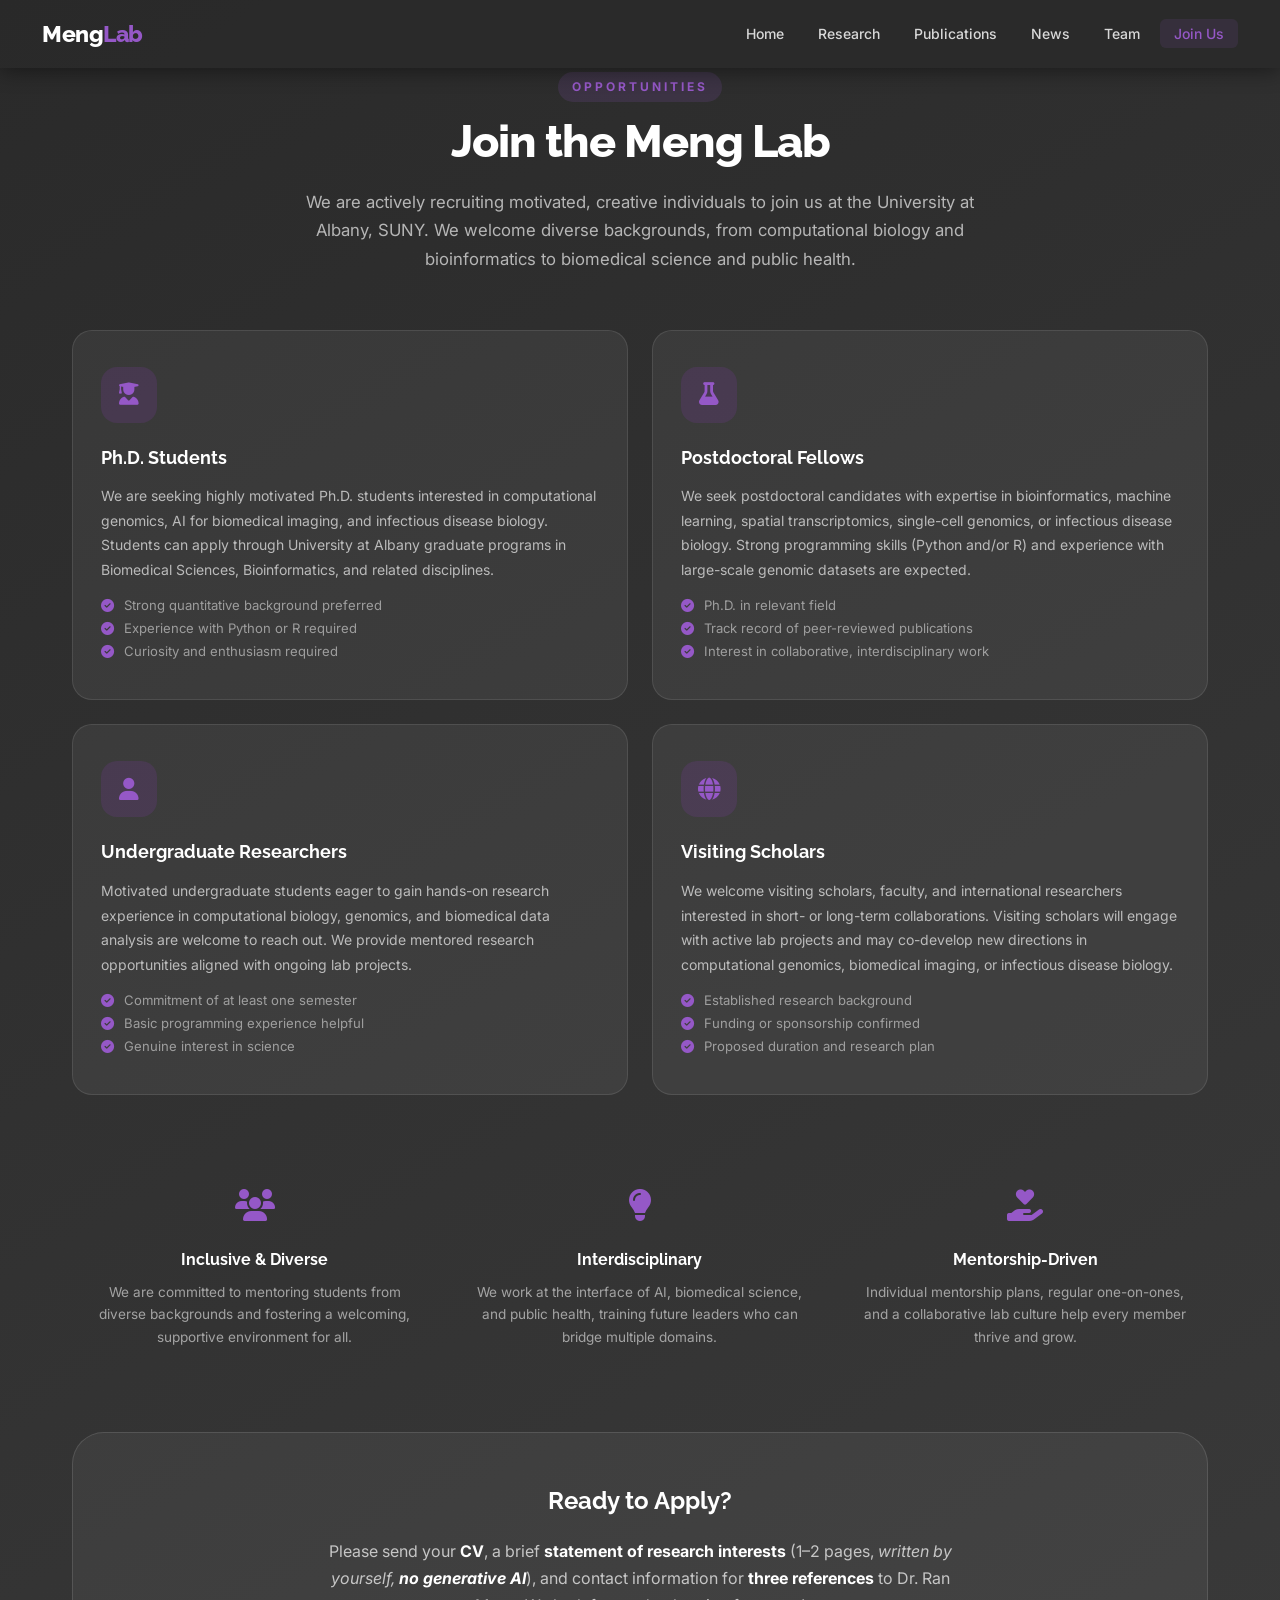
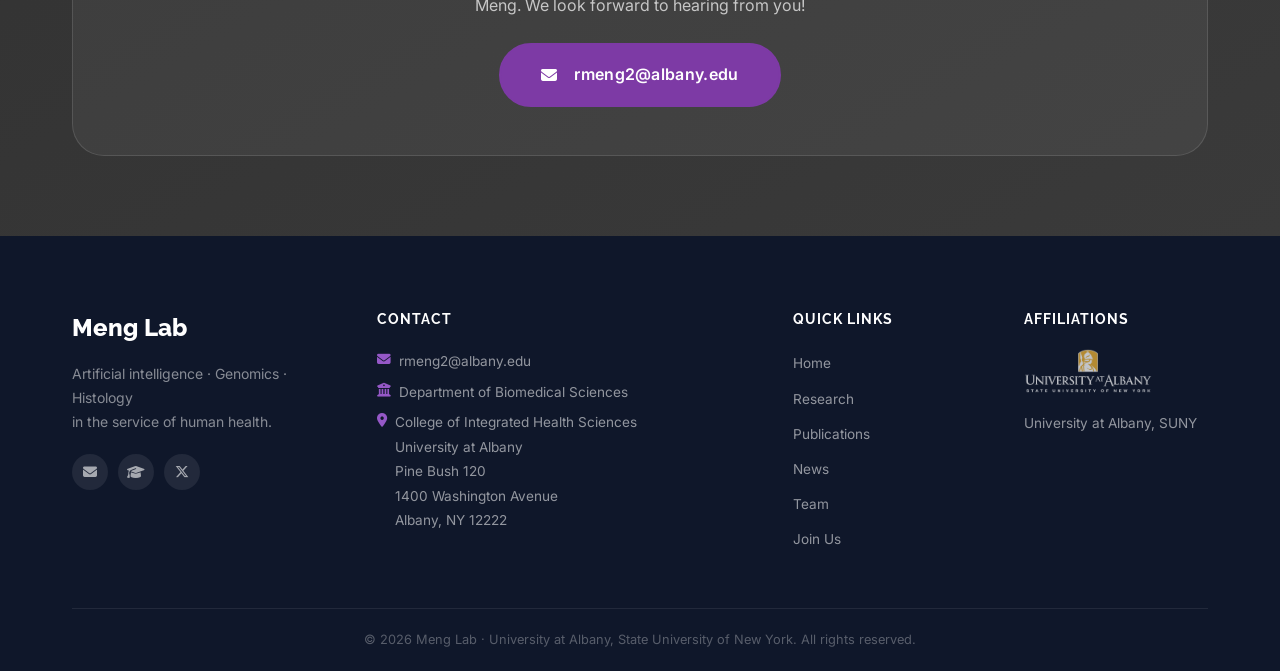
==== join.html @ 4afde880 "Initial commit: Meng Lab website" ====
<!DOCTYPE html>
<html lang="en">
<head>
    <meta charset="UTF-8">
    <meta name="viewport" content="width=device-width, initial-scale=1.0">
    <title>Join Us | Meng Lab</title>
    <link rel="stylesheet" href="css/style.css">
    <link rel="preconnect" href="https://fonts.googleapis.com">
    <link rel="preconnect" href="https://fonts.gstatic.com" crossorigin>
    <link href="https://fonts.googleapis.com/css2?family=Raleway:wght@300;400;500;600;700;800&family=Inter:wght@300;400;500;600&display=swap" rel="stylesheet">
    <link rel="stylesheet" href="https://cdnjs.cloudflare.com/ajax/libs/font-awesome/6.5.0/css/all.min.css">
</head>
<body>

    <nav class="navbar navbar-solid" id="navbar">
        <div class="nav-container">
            <a href="index.html" class="nav-logo">
                <span class="logo-meng">Meng</span><span class="logo-lab">Lab</span>
            </a>
            <ul class="nav-menu" id="nav-menu">
                <li><a href="index.html"        class="nav-link">Home</a></li>
                <li><a href="research.html"     class="nav-link">Research</a></li>
                <li><a href="publications.html" class="nav-link">Publications</a></li>
                <li><a href="news.html"         class="nav-link">News</a></li>
                <li><a href="team.html"         class="nav-link">Team</a></li>
                <li><a href="join.html"         class="nav-link active">Join Us</a></li>
            </ul>
            <button class="nav-toggle" id="nav-toggle" aria-label="Toggle menu">
                <span></span><span></span><span></span>
            </button>
        </div>
    </nav>

    <div class="main-content">
    <div class="join-page-wrap">
        <div class="container">

            <div class="section-header" style="margin-bottom:56px;">
                <div class="section-tag">Opportunities</div>
                <h2 class="section-title">Join the Meng Lab</h2>
                <p class="section-subtitle">
                    We are actively recruiting motivated, creative individuals to join us at the University at Albany, SUNY. We welcome diverse backgrounds, from computational biology and bioinformatics to biomedical science and public health.
                </p>
            </div>

            <!-- Position cards -->
            <div class="join-grid">

                <div class="join-card">
                    <div class="join-icon"><i class="fas fa-user-graduate"></i></div>
                    <h3>Ph.D. Students</h3>
                    <p>
                        We are seeking highly motivated Ph.D. students interested in computational genomics, AI for biomedical imaging, and infectious disease biology. Students can apply through University at Albany graduate programs in Biomedical Sciences, Bioinformatics, and related disciplines.
                    </p>
                    <p style="color:rgba(255,255,255,.5);font-size:.82rem;margin-top:12px;">
                        <i class="fas fa-check-circle" style="color:var(--teal-light);margin-right:6px;"></i> Strong quantitative background preferred<br>
                        <i class="fas fa-check-circle" style="color:var(--teal-light);margin-right:6px;"></i> Experience with Python or R required<br>
                        <i class="fas fa-check-circle" style="color:var(--teal-light);margin-right:6px;"></i> Curiosity and enthusiasm required
                    </p>
                </div>

                <div class="join-card">
                    <div class="join-icon"><i class="fas fa-flask"></i></div>
                    <h3>Postdoctoral Fellows</h3>
                    <p>
                        We seek postdoctoral candidates with expertise in bioinformatics, machine learning, spatial transcriptomics, single-cell genomics, or infectious disease biology. Strong programming skills (Python and/or R) and experience with large-scale genomic datasets are expected.
                    </p>
                    <p style="color:rgba(255,255,255,.5);font-size:.82rem;margin-top:12px;">
                        <i class="fas fa-check-circle" style="color:var(--teal-light);margin-right:6px;"></i> Ph.D. in relevant field<br>
                        <i class="fas fa-check-circle" style="color:var(--teal-light);margin-right:6px;"></i> Track record of peer-reviewed publications<br>
                        <i class="fas fa-check-circle" style="color:var(--teal-light);margin-right:6px;"></i> Interest in collaborative, interdisciplinary work
                    </p>
                </div>

                <div class="join-card">
                    <div class="join-icon"><i class="fas fa-user"></i></div>
                    <h3>Undergraduate Researchers</h3>
                    <p>
                        Motivated undergraduate students eager to gain hands-on research experience in computational biology, genomics, and biomedical data analysis are welcome to reach out. We provide mentored research opportunities aligned with ongoing lab projects.
                    </p>
                    <p style="color:rgba(255,255,255,.5);font-size:.82rem;margin-top:12px;">
                        <i class="fas fa-check-circle" style="color:var(--teal-light);margin-right:6px;"></i> Commitment of at least one semester<br>
                        <i class="fas fa-check-circle" style="color:var(--teal-light);margin-right:6px;"></i> Basic programming experience helpful<br>
                        <i class="fas fa-check-circle" style="color:var(--teal-light);margin-right:6px;"></i> Genuine interest in science
                    </p>
                </div>

                <div class="join-card">
                    <div class="join-icon"><i class="fas fa-globe"></i></div>
                    <h3>Visiting Scholars</h3>
                    <p>
                        We welcome visiting scholars, faculty, and international researchers interested in short- or long-term collaborations. Visiting scholars will engage with active lab projects and may co-develop new directions in computational genomics, biomedical imaging, or infectious disease biology.
                    </p>
                    <p style="color:rgba(255,255,255,.5);font-size:.82rem;margin-top:12px;">
                        <i class="fas fa-check-circle" style="color:var(--teal-light);margin-right:6px;"></i> Established research background<br>
                        <i class="fas fa-check-circle" style="color:var(--teal-light);margin-right:6px;"></i> Funding or sponsorship confirmed<br>
                        <i class="fas fa-check-circle" style="color:var(--teal-light);margin-right:6px;"></i> Proposed duration and research plan
                    </p>
                </div>

            </div>

            <!-- Values section -->
            <div style="display:grid;grid-template-columns:repeat(3,1fr);gap:20px;margin:48px 0;">
                <div style="text-align:center;padding:28px 20px;">
                    <div style="font-size:2rem;color:var(--teal-light);margin-bottom:12px;"><i class="fas fa-users"></i></div>
                    <h4 style="color:var(--white);font-family:var(--font-display);font-size:1rem;margin-bottom:8px;">Inclusive &amp; Diverse</h4>
                    <p style="color:rgba(255,255,255,.55);font-size:.85rem;line-height:1.65;">We are committed to mentoring students from diverse backgrounds and fostering a welcoming, supportive environment for all.</p>
                </div>
                <div style="text-align:center;padding:28px 20px;">
                    <div style="font-size:2rem;color:var(--teal-light);margin-bottom:12px;"><i class="fas fa-lightbulb"></i></div>
                    <h4 style="color:var(--white);font-family:var(--font-display);font-size:1rem;margin-bottom:8px;">Interdisciplinary</h4>
                    <p style="color:rgba(255,255,255,.55);font-size:.85rem;line-height:1.65;">We work at the interface of AI, biomedical science, and public health, training future leaders who can bridge multiple domains.</p>
                </div>
                <div style="text-align:center;padding:28px 20px;">
                    <div style="font-size:2rem;color:var(--teal-light);margin-bottom:12px;"><i class="fas fa-hand-holding-heart"></i></div>
                    <h4 style="color:var(--white);font-family:var(--font-display);font-size:1rem;margin-bottom:8px;">Mentorship-Driven</h4>
                    <p style="color:rgba(255,255,255,.55);font-size:.85rem;line-height:1.65;">Individual mentorship plans, regular one-on-ones, and a collaborative lab culture help every member thrive and grow.</p>
                </div>
            </div>

            <!-- CTA box -->
            <div class="join-cta-box">
                <h3 style="font-family:var(--font-display);font-size:1.5rem;color:var(--white);margin-bottom:16px;">Ready to Apply?</h3>
                <p>
                    Please send your <strong style="color:var(--white);">CV</strong>, a brief <strong style="color:var(--white);">statement of research interests</strong> (1–2 pages, <em>written by yourself, <strong style="color:var(--white);">no generative AI</strong></em>), and contact information for <strong style="color:var(--white);">three references</strong> to Dr. Ran Meng. We look forward to hearing from you!
                </p>
                <a href="mailto:rmeng2@albany.edu" class="btn btn-primary btn-large">
                    <i class="fas fa-envelope"></i>&nbsp; rmeng2@albany.edu
                </a>
            </div>

        </div>
    </div>
    </div><!-- end .main-content -->

    <footer class="footer">
        <div class="container">
            <div class="footer-grid">
                <div class="footer-brand">
                    <div class="footer-logo">Meng Lab</div>
                    <p>Artificial intelligence · Genomics · Histology<br>in the service of human health.</p>
                    <div class="footer-social">
                        <a href="mailto:rmeng2@albany.edu"><i class="fas fa-envelope"></i></a>
                        <a href="https://scholar.google.com/citations?view_op=list_works&amp;hl=en&amp;hl=en&amp;user=-INi6s0AAAAJ&amp;sortby=pubdate" target="_blank"><i class="fas fa-graduation-cap"></i></a>
                        <a href="#"><i class="fab fa-x-twitter"></i></a>
                    </div>
                </div>
                <div class="footer-col">
                    <h4>Contact</h4>
                    <p><i class="fas fa-envelope"></i> <a href="mailto:rmeng2@albany.edu">rmeng2@albany.edu</a></p>
                    <p><i class="fas fa-university"></i> Department of Biomedical Sciences</p>
                    <p><i class="fas fa-map-marker-alt"></i> College of Integrated Health Sciences<br>University at Albany<br>Pine Bush 120<br>1400 Washington Avenue<br>Albany, NY 12222</p>
                </div>
                <div class="footer-col">
                    <h4>Quick Links</h4>
                    <ul class="footer-links">
                        <li><a href="index.html">Home</a></li>
                        <li><a href="research.html">Research</a></li>
                        <li><a href="publications.html">Publications</a></li>
                        <li><a href="news.html">News</a></li>
                        <li><a href="team.html">Team</a></li>
                        <li><a href="join.html">Join Us</a></li>
                    </ul>
                </div>
                <div class="footer-col">
                    <h4>Affiliations</h4>
                    <div class="affil-logo-wrap"><a href="https://www.albany.edu" target="_blank"><img src="assets/images/ualbany-logo-white.png" alt="University at Albany, SUNY"></a></div>
                    <ul class="footer-links">
                        <li><a href="https://www.albany.edu" target="_blank">University at Albany, SUNY</a></li>
                    </ul>
                </div>
            </div>
            <div class="footer-bottom">
                <p>&copy; 2026 Meng Lab · University at Albany, State University of New York. All rights reserved.</p>
            </div>
        </div>
    </footer>
    <button id="back-to-top" class="back-to-top"><i class="fas fa-chevron-up"></i></button>
    <script src="js/main.js"></script>
</body>
</html>
---- css/style.css ----
/* ============================================================
   Meng Lab — Stylesheet
   ============================================================ */

/* ---------- CSS Custom Properties ---------- */
:root {
    --navy:        #2a2a2a;
    --navy-mid:    #3a3a3a;
    --navy-light:  #4a4a4a;
    --teal:        #7d3aa5;
    --teal-light:  #9558c7;
    --amber:       #9558c7;
    --white:       #ffffff;
    --gray-50:     #f8fafc;
    --gray-100:    #f1f5f9;
    --gray-200:    #e2e8f0;
    --gray-300:    #cbd5e1;
    --gray-400:    #94a3b8;
    --gray-500:    #64748b;
    --gray-700:    #334155;
    --gray-800:    #1e293b;
    --gray-900:    #0f172a;

    --font-display: 'Raleway', sans-serif;
    --font-body:    'Inter', sans-serif;

    --shadow-sm:  0 1px 3px rgba(0,0,0,.08), 0 1px 2px rgba(0,0,0,.06);
    --shadow-md:  0 4px 16px rgba(0,0,0,.10);
    --shadow-lg:  0 12px 40px rgba(0,0,0,.14);
    --shadow-xl:  0 20px 60px rgba(0,0,0,.18);

    --radius-sm:  6px;
    --radius-md:  12px;
    --radius-lg:  20px;
    --radius-xl:  32px;

    --nav-h: 68px;
    --transition: 0.3s ease;
}

/* ---------- Reset & Base ---------- */
*, *::before, *::after { box-sizing: border-box; margin: 0; padding: 0; }

html {
    scroll-behavior: smooth;
    font-size: 16px;
}

body {
    font-family: var(--font-body);
    color: var(--gray-800);
    background: var(--white);
    line-height: 1.7;
    overflow-x: hidden;
}

a { color: var(--navy-mid); text-decoration: none; transition: color var(--transition); }
a:hover { color: var(--teal); }

img { max-width: 100%; display: block; }

ul { list-style: none; }

/* ============================================================
   NAVBAR
   ============================================================ */
.navbar {
    position: fixed;
    top: 0; left: 0; right: 0;
    height: var(--nav-h);
    z-index: 1000;
    transition: background var(--transition), box-shadow var(--transition);
    background: transparent;
}

.navbar.scrolled {
    background: rgba(42, 42, 42, 0.97);
    box-shadow: 0 2px 20px rgba(0,0,0,.4);
    backdrop-filter: blur(10px);
}

.nav-container {
    max-width: 1260px;
    margin: 0 auto;
    padding: 0 32px;
    height: 100%;
    display: flex;
    align-items: center;
    justify-content: space-between;
}

.nav-logo {
    font-family: var(--font-display);
    font-size: 1.45rem;
    font-weight: 800;
    letter-spacing: -.5px;
}
.logo-meng { color: var(--white); }
.logo-lab  { color: var(--teal-light); }

.nav-menu {
    display: flex;
    align-items: center;
    gap: 6px;
}

.nav-link {
    color: rgba(255,255,255,.82);
    font-size: 0.875rem;
    font-weight: 500;
    padding: 6px 14px;
    border-radius: 6px;
    transition: color var(--transition), background var(--transition);
}
.nav-link:hover {
    color: var(--white);
    background: rgba(255,255,255,.1);
}

.nav-toggle {
    display: none;
    flex-direction: column;
    gap: 5px;
    background: none;
    border: none;
    cursor: pointer;
    padding: 6px;
}
.nav-toggle span {
    display: block;
    width: 24px;
    height: 2px;
    background: var(--white);
    border-radius: 2px;
    transition: var(--transition);
}

/* ============================================================
   HERO
   ============================================================ */
.hero {
    position: relative;
    min-height: 100vh;
    display: flex;
    align-items: center;
    justify-content: center;
    background: linear-gradient(135deg, #1a1a1a 0%, #2a2a2a 40%, #333333 70%, #1e1e1e 100%);
    overflow: hidden;
    text-align: center;
}

/* Decorative background elements */
.hero-bg {
    position: absolute;
    inset: 0;
    pointer-events: none;
}

.hex {
    position: absolute;
    width: 120px;
    height: 138px;
    background: rgba(125, 58, 165, 0.04);
    clip-path: polygon(50% 0%, 100% 25%, 100% 75%, 50% 100%, 0% 75%, 0% 25%);
    border: 1px solid rgba(125, 58, 165, 0.08);
    animation: floatHex 8s ease-in-out infinite;
}

.hex-1 { top: 10%; left: 5%;   width: 100px; height: 115px; animation-delay: 0s; }
.hex-2 { top: 60%; left: 3%;   width: 150px; height: 173px; animation-delay: 1.5s; opacity:.6; }
.hex-3 { top: 15%; right: 8%;  width: 180px; height: 207px; animation-delay: 0.8s; }
.hex-4 { top: 70%; right: 5%;  width: 100px; height: 115px; animation-delay: 2.5s; opacity:.7; }
.hex-5 { top: 40%; left: 45%;  width: 60px;  height: 69px;  animation-delay: 1s;   opacity:.4; }

.circle {
    position: absolute;
    border-radius: 50%;
    border: 1px solid rgba(149, 88, 199, 0.07);
    animation: floatHex 10s ease-in-out infinite;
}
.circle-1 { width: 400px; height: 400px; top: -100px; right: 15%; animation-delay: 3s; }
.circle-2 { width: 250px; height: 250px; bottom: -50px; left: 20%; animation-delay: 1.5s; }

.dot-grid {
    position: absolute;
    inset: 0;
    background-image: radial-gradient(rgba(255,255,255,.04) 1px, transparent 1px);
    background-size: 32px 32px;
}

@keyframes floatHex {
    0%, 100% { transform: translateY(0) rotate(0deg); }
    50%       { transform: translateY(-18px) rotate(3deg); }
}

/* Hero content */
.hero-content {
    position: relative;
    z-index: 2;
    max-width: 780px;
    padding: 0 24px;
}

/* Editorial eyebrow — hairline + center diamond above welcome */
.hero-eyebrow {
    display: flex;
    align-items: center;
    justify-content: center;
    gap: 10px;
    margin-bottom: 18px;
}
.hero-eyebrow-line {
    width: 40px;
    height: 1px;
    background: rgba(255, 255, 255, 0.22);
}
.hero-eyebrow-mark {
    width: 6px;
    height: 6px;
    background: transparent;
    border: 1px solid var(--teal);
    transform: rotate(45deg);
}

.hero-welcome {
    color: rgba(255, 255, 255, 0.5);
    font-size: 0.85rem;
    font-weight: 500;
    letter-spacing: 4px;
    text-transform: uppercase;
    margin-bottom: 16px;
}

.hero-title {
    font-family: var(--font-display);
    font-size: clamp(3.5rem, 8vw, 6.5rem);
    font-weight: 800;
    color: var(--white);
    line-height: 1.05;
    letter-spacing: -2px;
    margin-bottom: 20px;
}
.hero-title-accent {
    color: #c9b6d6;
    font-weight: 300;
    font-style: italic;
    letter-spacing: -1px;
}

/* Corner ID mark — top-left */
.hero-mark {
    position: absolute;
    top: calc(var(--nav-h) + 32px);
    left: 48px;
    z-index: 3;
    display: flex;
    flex-direction: column;
    align-items: flex-start;
    gap: 4px;
    color: rgba(255, 255, 255, 0.55);
    padding-left: 14px;
    border-left: 1px solid var(--teal);
}
.hero-mark-no {
    font-family: var(--font-display);
    font-size: 0.72rem;
    font-weight: 700;
    letter-spacing: 3px;
    color: var(--white);
    text-transform: uppercase;
}
.hero-mark-label {
    font-size: 0.68rem;
    letter-spacing: 2px;
    text-transform: uppercase;
    color: rgba(255, 255, 255, 0.4);
}

/* Vertical spine wordmark on right edge */
.hero-spine {
    position: absolute;
    right: 40px;
    top: 50%;
    transform: translateY(-50%) rotate(90deg);
    transform-origin: right center;
    z-index: 3;
    font-family: var(--font-body);
    font-size: 0.68rem;
    letter-spacing: 6px;
    text-transform: uppercase;
    color: rgba(255, 255, 255, 0.28);
    white-space: nowrap;
    pointer-events: none;
}

.hero-tagline {
    font-size: clamp(1rem, 2.5vw, 1.2rem);
    color: rgba(255,255,255,.68);
    font-weight: 300;
    letter-spacing: 1px;
    margin-bottom: 32px;
    line-height: 1.9;
}

.hero-meta {
    display: flex;
    align-items: center;
    justify-content: center;
    gap: 28px;
    flex-wrap: wrap;
    margin-bottom: 40px;
}
.hero-meta span {
    color: rgba(255,255,255,.6);
    font-size: 0.875rem;
    display: flex;
    align-items: center;
    gap: 7px;
}
.hero-meta i { color: var(--teal-light); }

.hero-buttons {
    display: flex;
    gap: 16px;
    justify-content: center;
    flex-wrap: wrap;
}

.hero-scroll-hint {
    position: absolute;
    bottom: 36px;
    left: 50%;
    transform: translateX(-50%);
    z-index: 2;
    display: flex;
    flex-direction: column;
    align-items: center;
    gap: 6px;
    color: rgba(255,255,255,.35);
    font-size: 0.75rem;
    letter-spacing: 2px;
    text-transform: uppercase;
    animation: scrollBounce 2s ease-in-out infinite;
}

@keyframes scrollBounce {
    0%, 100% { transform: translateX(-50%) translateY(0); }
    50%       { transform: translateX(-50%) translateY(6px); }
}

/* ============================================================
   BUTTONS
   ============================================================ */
.btn {
    display: inline-flex;
    align-items: center;
    gap: 8px;
    padding: 13px 32px;
    border-radius: 50px;
    font-family: var(--font-body);
    font-size: 0.9rem;
    font-weight: 600;
    cursor: pointer;
    transition: all var(--transition);
    text-decoration: none;
    border: 2px solid transparent;
    letter-spacing: 0.3px;
}

.btn-primary {
    background: var(--teal);
    color: var(--white);
    border-color: var(--teal);
}
.btn-primary:hover {
    background: var(--teal-light);
    border-color: var(--teal-light);
    color: var(--white);
    transform: translateY(-2px);
    box-shadow: 0 8px 24px rgba(125,58,165,.35);
}

.btn-ghost {
    background: transparent;
    color: var(--white);
    border-color: rgba(255,255,255,.35);
}
.btn-ghost:hover {
    background: rgba(255,255,255,.1);
    border-color: rgba(255,255,255,.6);
    color: var(--white);
    transform: translateY(-2px);
}

.btn-outline {
    background: transparent;
    color: var(--navy-mid);
    border-color: var(--navy-mid);
}
.btn-outline:hover {
    background: var(--navy-mid);
    color: var(--white);
    transform: translateY(-2px);
    box-shadow: 0 8px 24px rgba(58,58,58,.2);
}

.btn-large {
    padding: 16px 40px;
    font-size: 1rem;
}

/* ============================================================
   SHARED SECTION STYLES
   ============================================================ */
.section { padding: 96px 0; }

.container {
    max-width: 1200px;
    margin: 0 auto;
    padding: 0 32px;
}

.section-tag {
    display: inline-block;
    background: rgba(125,58,165,.1);
    color: var(--teal);
    font-size: 0.75rem;
    font-weight: 700;
    letter-spacing: 3px;
    text-transform: uppercase;
    padding: 5px 14px;
    border-radius: 50px;
    margin-bottom: 14px;
}

.section-title {
    font-family: var(--font-display);
    font-size: clamp(2rem, 4vw, 2.8rem);
    font-weight: 800;
    color: var(--gray-900);
    line-height: 1.15;
    letter-spacing: -1px;
    margin-bottom: 20px;
}

.section-subtitle {
    font-size: 1.05rem;
    color: var(--gray-500);
    max-width: 680px;
    margin: 0 auto;
}

.section-header {
    text-align: center;
    margin-bottom: 60px;
}

/* ============================================================
   ABOUT
   ============================================================ */
.about-section { background: var(--white); }

.about-grid {
    display: grid;
    grid-template-columns: 340px 1fr;
    gap: 72px;
    align-items: start;
}

/* Left column */
.about-left { display: flex; flex-direction: column; gap: 24px; }

.photo-frame {
    position: relative;
    border-radius: var(--radius-lg);
    overflow: hidden;
    box-shadow: var(--shadow-xl);
}

.profile-photo {
    width: 100%;
    aspect-ratio: 3/4;
    object-fit: cover;
    object-position: top center;
    display: block;
    filter: grayscale(5%) contrast(1.02);
    transition: transform 0.6s ease;
}
.photo-frame:hover .profile-photo { transform: scale(1.03); }

.photo-accent {
    position: absolute;
    bottom: 0; left: 0; right: 0;
    height: 4px;
    background: linear-gradient(90deg, var(--teal), var(--navy-mid));
}

.pi-card {
    background: var(--gray-50);
    border: 1px solid var(--gray-200);
    border-radius: var(--radius-md);
    padding: 24px;
    text-align: center;
}
.pi-card h3 {
    font-family: var(--font-display);
    font-size: 1.2rem;
    font-weight: 700;
    color: var(--gray-900);
    margin-bottom: 6px;
}
.pi-title { color: var(--teal); font-weight: 600; font-size: 0.875rem; margin-bottom: 4px; }
.pi-dept, .pi-inst { color: var(--gray-500); font-size: 0.825rem; line-height: 1.5; }
.pi-divider { border: none; border-top: 1px solid var(--gray-200); margin: 16px 0; }

.pi-links {
    display: flex;
    justify-content: center;
    gap: 12px;
}
.pi-links a {
    width: 36px; height: 36px;
    border-radius: 50%;
    background: var(--white);
    border: 1px solid var(--gray-200);
    display: flex;
    align-items: center;
    justify-content: center;
    color: var(--gray-500);
    font-size: 0.875rem;
    transition: all var(--transition);
}
.pi-links a:hover {
    background: var(--navy-mid);
    border-color: var(--navy-mid);
    color: var(--white);
    transform: translateY(-2px);
}

/* Right column */
.about-right { padding-top: 8px; }

.about-lead {
    font-size: 1.15rem;
    color: var(--gray-700);
    font-weight: 400;
    margin-bottom: 20px;
    line-height: 1.75;
    border-left: 3px solid var(--teal);
    padding-left: 20px;
}

.about-right p {
    color: var(--gray-600);
    margin-bottom: 16px;
    font-size: 0.975rem;
}

/* Stats strip */
.stats-strip {
    display: grid;
    grid-template-columns: repeat(4, 1fr);
    gap: 1px;
    background: var(--gray-200);
    border: 1px solid var(--gray-200);
    border-radius: var(--radius-md);
    overflow: hidden;
    margin: 32px 0;
}

.stat-item {
    background: var(--white);
    padding: 20px 12px;
    text-align: center;
    display: flex;
    flex-direction: column;
    gap: 4px;
}

.stat-number {
    font-family: var(--font-display);
    font-size: 1.6rem;
    font-weight: 800;
    color: var(--navy-mid);
    line-height: 1;
}

.stat-label {
    font-size: 0.72rem;
    color: var(--gray-500);
    line-height: 1.3;
    font-weight: 500;
}

/* Education list */
.edu-list {
    display: flex;
    flex-direction: column;
    gap: 12px;
    margin-bottom: 32px;
}

.edu-item {
    display: flex;
    align-items: center;
    gap: 14px;
    padding: 14px 18px;
    background: var(--gray-50);
    border-radius: var(--radius-sm);
    border: 1px solid var(--gray-100);
}

.edu-icon {
    width: 38px; height: 38px;
    background: linear-gradient(135deg, var(--teal), #9558c7);
    color: var(--white);
    border-radius: 10px;
    display: flex;
    align-items: center;
    justify-content: center;
    font-size: 0.875rem;
    flex-shrink: 0;
}

.edu-text {
    display: flex;
    flex-direction: column;
}
.edu-text strong { font-size: 0.9rem; color: var(--gray-800); font-weight: 600; }
.edu-text span   { font-size: 0.8rem; color: var(--gray-500); }

/* ============================================================
   RESEARCH
   ============================================================ */
.research-section { background: var(--gray-50); }

.research-grid {
    display: grid;
    grid-template-columns: repeat(3, 1fr);
    gap: 28px;
}

.research-card {
    background: var(--white);
    border-radius: var(--radius-lg);
    padding: 36px 32px 32px;
    border: 1px solid var(--gray-200);
    box-shadow: var(--shadow-sm);
    display: flex;
    flex-direction: column;
    gap: 16px;
    transition: transform var(--transition), box-shadow var(--transition);
}
.research-card:hover {
    transform: translateY(-6px);
    box-shadow: var(--shadow-lg);
}

.rc-icon {
    width: 56px; height: 56px;
    border-radius: 16px;
    display: flex;
    align-items: center;
    justify-content: center;
    font-size: 1.4rem;
    flex-shrink: 0;
}
.rc-icon-blue  { background: rgba(125,58,165,.10); color: #7d3aa5; }
.rc-icon-teal  { background: rgba(149,88,199,.12); color: #9558c7; }
.rc-icon-amber { background: rgba(181,134,224,.14); color: #b586e0; }

.research-card h3 {
    font-family: var(--font-display);
    font-size: 1.1rem;
    font-weight: 700;
    color: var(--gray-900);
    line-height: 1.35;
}

.research-card p {
    color: var(--gray-600);
    font-size: 0.9rem;
    line-height: 1.75;
    flex: 1;
}

.rc-tags {
    display: flex;
    flex-wrap: wrap;
    gap: 6px;
}
.rc-tags span {
    background: var(--gray-100);
    color: var(--gray-600);
    font-size: 0.72rem;
    font-weight: 600;
    padding: 4px 10px;
    border-radius: 50px;
    letter-spacing: 0.3px;
}

.rc-paper {
    display: flex;
    align-items: center;
    gap: 8px;
    font-size: 0.8rem;
    color: var(--gray-400);
    padding-top: 8px;
    border-top: 1px solid var(--gray-100);
}
.rc-paper i { color: var(--teal); }

/* ============================================================
   NEWS
   ============================================================ */
.news-section { background: var(--white); }

.news-timeline {
    position: relative;
    max-width: 820px;
    margin: 0 auto;
    padding-left: 32px;
}

.news-timeline::before {
    content: '';
    position: absolute;
    left: 0;
    top: 0; bottom: 0;
    width: 2px;
    background: linear-gradient(to bottom, var(--teal), transparent);
}

.news-item {
    position: relative;
    display: grid;
    grid-template-columns: 90px 1fr;
    gap: 20px;
    padding: 20px 0 24px;
    border-bottom: 1px solid var(--gray-100);
    align-items: baseline;
}
.news-item:last-child { border-bottom: none; }

.news-dot {
    position: absolute;
    left: -38px;
    top: 26px;
    width: 12px; height: 12px;
    border-radius: 50%;
    background: var(--teal);
    border: 2px solid var(--white);
    box-shadow: 0 0 0 3px rgba(125,58,165,.2);
}

.news-date {
    font-size: 0.78rem;
    font-weight: 700;
    color: var(--teal);
    text-transform: uppercase;
    letter-spacing: 1px;
    line-height: 1.7;
    text-align: right;
    padding-right: 8px;
    white-space: nowrap;
}

.news-body {
    font-size: 0.925rem;
    color: var(--gray-600);
    line-height: 1.7;
}
.news-body strong { color: var(--gray-800); }

.news-link {
    color: var(--teal);
    font-weight: 600;
    font-size: 0.85rem;
    margin-left: 6px;
}
.news-link:hover { color: var(--navy-mid); }

.badge {
    display: inline-block;
    padding: 2px 10px;
    border-radius: 50px;
    font-size: 0.7rem;
    font-weight: 700;
    text-transform: uppercase;
    letter-spacing: 1px;
    margin-right: 8px;
    vertical-align: middle;
}
.badge-new {
    background: rgba(125,58,165,.12);
    color: var(--teal);
}

/* ============================================================
   PUBLICATIONS
   ============================================================ */
.publications-section { background: var(--gray-50); }

.pub-list { max-width: 960px; margin: 0 auto; }

.pub-year-block {
    display: grid;
    grid-template-columns: 80px 1fr;
    gap: 24px;
    margin-bottom: 40px;
    align-items: start;
}

.pub-year-label {
    font-family: var(--font-display);
    font-size: 1.5rem;
    font-weight: 800;
    color: var(--gray-300);
    text-align: right;
    padding-top: 14px;
    line-height: 1;
}

.pub-year-review { font-size: 0.7rem; color: var(--gray-400); letter-spacing: 1px; padding-top: 18px; text-transform: uppercase; }

.pub-year-items { display: flex; flex-direction: column; gap: 14px; }

.pub-item {
    background: var(--white);
    border: 1px solid var(--gray-200);
    border-radius: var(--radius-md);
    padding: 20px 24px;
    display: grid;
    grid-template-columns: 80px 1fr;
    gap: 18px;
    align-items: start;
    transition: box-shadow var(--transition), transform var(--transition);
}
.pub-item:hover {
    box-shadow: var(--shadow-md);
    transform: translateX(4px);
}

.pub-featured {
    border-left: 3px solid var(--teal);
}

/* Journal badges */
.pub-badge {
    display: inline-flex;
    align-items: center;
    justify-content: center;
    padding: 5px 8px;
    border-radius: var(--radius-sm);
    font-size: 0.68rem;
    font-weight: 800;
    text-transform: uppercase;
    letter-spacing: 0.5px;
    text-align: center;
    line-height: 1.2;
    color: var(--white);
    align-self: start;
    margin-top: 2px;
}

/* High-impact journals → UAlbany purple */
.badge-pnas,
.badge-science,
.badge-nature,
.badge-cell    { background: var(--teal); }
/* Other journals → dark gray */
.badge-natcomm,
.badge-plos,
.badge-bioprot { background: var(--gray-700); }
.badge-review  { background: var(--gray-400); }

.pub-title {
    font-size: 0.925rem;
    font-weight: 600;
    color: var(--gray-800);
    margin-bottom: 5px;
    line-height: 1.5;
}

.pub-authors {
    font-size: 0.825rem;
    color: var(--gray-500);
    margin-bottom: 4px;
    line-height: 1.5;
}
.pub-authors strong { color: var(--gray-700); }

.pub-journal {
    font-size: 0.825rem;
    color: var(--gray-500);
    display: flex;
    align-items: center;
    gap: 8px;
    flex-wrap: wrap;
}

.co-first-label {
    background: rgba(125,58,165,.1);
    color: var(--teal);
    font-size: 0.7rem;
    font-weight: 700;
    padding: 2px 8px;
    border-radius: 50px;
    letter-spacing: 0.5px;
}

.pub-doi {
    display: inline-flex;
    align-items: center;
    gap: 5px;
    font-size: 0.78rem;
    font-weight: 600;
    color: var(--teal);
    margin-top: 6px;
}
.pub-doi:hover { color: var(--navy-mid); }

.pub-footer {
    text-align: center;
    margin-top: 48px;
}

/* ============================================================
   TEAM
   ============================================================ */
.team-section { background: var(--white); }

.team-grid {
    display: flex;
    justify-content: center;
    margin-bottom: 40px;
}

.team-card {
    background: var(--gray-50);
    border: 1px solid var(--gray-200);
    border-radius: var(--radius-lg);
    overflow: hidden;
    width: 280px;
    text-align: center;
    box-shadow: var(--shadow-sm);
    transition: box-shadow var(--transition), transform var(--transition);
}
.team-card:hover {
    box-shadow: var(--shadow-lg);
    transform: translateY(-4px);
}

.team-photo-wrap {
    overflow: hidden;
    height: 260px;
}
.team-photo {
    width: 100%; height: 100%;
    object-fit: cover;
    object-position: top center;
    transition: transform 0.5s ease;
}
.team-card:hover .team-photo { transform: scale(1.06); }

.team-info {
    padding: 24px 20px;
}
.team-info h3 {
    font-family: var(--font-display);
    font-size: 1.1rem;
    font-weight: 700;
    color: var(--gray-900);
    margin-bottom: 4px;
}
.team-role  { color: var(--teal); font-weight: 600; font-size: 0.85rem; margin-bottom: 3px; }
.team-dept  { color: var(--gray-600); font-size: 0.8rem; }
.team-univ  { color: var(--gray-500); font-size: 0.8rem; margin-bottom: 12px; }
.team-email {
    font-size: 0.8rem;
    color: var(--gray-500);
    display: flex;
    align-items: center;
    justify-content: center;
    gap: 6px;
    margin-bottom: 12px;
}
.team-email a { color: var(--gray-500); }
.team-email a:hover { color: var(--teal); }

.team-links {
    display: flex;
    justify-content: center;
    gap: 8px;
}
.team-links a {
    width: 32px; height: 32px;
    border-radius: 50%;
    background: var(--white);
    border: 1px solid var(--gray-200);
    display: flex;
    align-items: center;
    justify-content: center;
    color: var(--gray-500);
    font-size: 0.8rem;
    transition: all var(--transition);
}
.team-links a:hover {
    background: var(--navy-mid);
    border-color: var(--navy-mid);
    color: var(--white);
}

.team-recruiting {
    text-align: center;
    padding: 24px 40px;
    background: linear-gradient(135deg, rgba(125,58,165,.05), rgba(58,58,58,.05));
    border: 1px dashed var(--gray-300);
    border-radius: var(--radius-lg);
    max-width: 560px;
    margin: 0 auto;
    font-size: 1rem;
    color: var(--gray-600);
}
.team-recruiting a {
    color: var(--teal);
    font-weight: 600;
}

/* ============================================================
   JOIN US
   ============================================================ */
.join-section {
    background: linear-gradient(135deg, var(--navy) 0%, var(--navy-mid) 100%);
    color: var(--white);
}

.join-section .section-tag {
    background: rgba(149,88,199,.15);
    color: var(--teal-light);
}
.join-section .section-title { color: var(--white); }
.join-section .section-subtitle { color: rgba(255,255,255,.7); }

.join-grid {
    display: grid;
    grid-template-columns: repeat(2, 1fr);
    gap: 24px;
    margin-bottom: 56px;
}

.join-card {
    background: rgba(255,255,255,.06);
    border: 1px solid rgba(255,255,255,.1);
    border-radius: var(--radius-lg);
    padding: 36px 28px;
    transition: background var(--transition), transform var(--transition);
}
.join-card:hover {
    background: rgba(255,255,255,.1);
    transform: translateY(-4px);
}

.join-icon {
    width: 56px; height: 56px;
    border-radius: 16px;
    background: rgba(125,58,165,.2);
    color: var(--teal-light);
    display: flex;
    align-items: center;
    justify-content: center;
    font-size: 1.4rem;
    margin-bottom: 20px;
}

.join-card h3 {
    font-family: var(--font-display);
    font-size: 1.1rem;
    font-weight: 700;
    color: var(--white);
    margin-bottom: 12px;
}

.join-card p {
    font-size: 0.875rem;
    color: rgba(255,255,255,.65);
    line-height: 1.75;
}

.join-cta {
    text-align: center;
    padding: 40px 0 0;
    border-top: 1px solid rgba(255,255,255,.1);
}
.join-cta p {
    color: rgba(255,255,255,.7);
    margin-bottom: 24px;
    font-size: 0.95rem;
}

/* ============================================================
   FOOTER
   ============================================================ */
.footer {
    background: var(--gray-900);
    color: rgba(255,255,255,.7);
    padding: 72px 0 0;
}

.footer-grid {
    display: grid;
    grid-template-columns: 1.4fr 2fr 1fr 1fr;
    gap: 48px;
    padding-bottom: 56px;
    border-bottom: 1px solid rgba(255,255,255,.08);
}

.footer-logo {
    font-family: var(--font-display);
    font-size: 1.5rem;
    font-weight: 800;
    color: var(--white);
    margin-bottom: 14px;
}

.footer-brand p {
    font-size: 0.875rem;
    line-height: 1.7;
    color: rgba(255,255,255,.5);
    margin-bottom: 20px;
}

.footer-social {
    display: flex;
    gap: 10px;
}
.footer-social a {
    width: 36px; height: 36px;
    border-radius: 50%;
    background: rgba(255,255,255,.08);
    display: flex;
    align-items: center;
    justify-content: center;
    color: rgba(255,255,255,.6);
    font-size: 0.875rem;
    transition: all var(--transition);
}
.footer-social a:hover {
    background: var(--teal);
    color: var(--white);
}

.footer-col h4 {
    font-family: var(--font-display);
    font-size: 0.875rem;
    font-weight: 700;
    color: var(--white);
    letter-spacing: 1px;
    text-transform: uppercase;
    margin-bottom: 18px;
}

.footer-col p {
    font-size: 0.85rem;
    line-height: 1.8;
    display: flex;
    align-items: flex-start;
    gap: 8px;
    margin-bottom: 6px;
    color: rgba(255,255,255,.55);
}
.footer-col p i { color: var(--teal-light); margin-top: 4px; flex-shrink: 0; }
.footer-col p a { color: rgba(255,255,255,.55); }
.footer-col p a:hover { color: var(--teal-light); }

.footer-links { display: flex; flex-direction: column; gap: 8px; }
.footer-links a {
    font-size: 0.85rem;
    color: rgba(255,255,255,.55);
    transition: color var(--transition);
}
.footer-links a:hover { color: var(--teal-light); }

.footer-bottom {
    padding: 20px 0;
    text-align: center;
    font-size: 0.8rem;
    color: rgba(255,255,255,.3);
}

/* ============================================================
   BACK TO TOP
   ============================================================ */
.back-to-top {
    position: fixed;
    bottom: 32px;
    right: 32px;
    width: 44px; height: 44px;
    background: var(--navy-mid);
    color: var(--white);
    border: none;
    border-radius: 50%;
    display: flex;
    align-items: center;
    justify-content: center;
    cursor: pointer;
    font-size: 0.875rem;
    box-shadow: var(--shadow-md);
    transition: all var(--transition);
    opacity: 0;
    pointer-events: none;
    z-index: 999;
}
.back-to-top.visible {
    opacity: 1;
    pointer-events: all;
}
.back-to-top:hover {
    background: var(--teal);
    transform: translateY(-3px);
}

/* ============================================================
   RESPONSIVE
   ============================================================ */
@media (max-width: 1024px) {
    .about-grid { grid-template-columns: 280px 1fr; gap: 48px; }
    .research-grid { grid-template-columns: 1fr 1fr; }
    .footer-grid { grid-template-columns: 1fr 1fr; gap: 36px; }
    .stats-strip { grid-template-columns: repeat(2, 1fr); }
}

@media (max-width: 768px) {
    :root { --nav-h: 60px; }

    .nav-menu {
        position: fixed;
        top: var(--nav-h);
        left: 0; right: 0;
        background: rgba(42,42,42,.97);
        flex-direction: column;
        padding: 24px 20px;
        gap: 4px;
        transform: translateY(-120%);
        transition: transform var(--transition);
        backdrop-filter: blur(12px);
    }
    .nav-menu.open { transform: translateY(0); }
    .nav-link { padding: 10px 16px; width: 100%; }
    .nav-toggle { display: flex; }

    .section { padding: 72px 0; }
    .container { padding: 0 20px; }

    .about-grid { grid-template-columns: 1fr; }
    .about-left { flex-direction: row; flex-wrap: wrap; }
    .photo-frame { width: 200px; flex-shrink: 0; }
    .pi-card { flex: 1; min-width: 220px; }

    .research-grid { grid-template-columns: 1fr; }
    .join-grid { grid-template-columns: 1fr; }

    .pub-year-block { grid-template-columns: 60px 1fr; gap: 16px; }
    .pub-item { grid-template-columns: 60px 1fr; gap: 14px; }
    .pub-year-label { font-size: 1.1rem; }

    .news-item { grid-template-columns: 70px 1fr; gap: 12px; }

    .footer-grid { grid-template-columns: 1fr 1fr; gap: 32px; }
    .stats-strip { grid-template-columns: repeat(2, 1fr); }

    .hero-title { letter-spacing: -1px; }
    .hero-meta { flex-direction: column; gap: 10px; }
    .hero-mark, .hero-spine { display: none; }
}

@media (max-width: 540px) {
    .about-left { flex-direction: column; }
    .photo-frame { width: 100%; }
    .footer-grid { grid-template-columns: 1fr; }
    .stats-strip { grid-template-columns: repeat(2, 1fr); }
    .pub-item { grid-template-columns: 1fr; }
    .pub-badge { display: inline-flex; margin-bottom: 8px; }
    .news-item { grid-template-columns: 1fr; gap: 4px; }
    .news-date { text-align: left; padding-right: 0; }
    .pub-year-block { grid-template-columns: 1fr; }
    .pub-year-label { font-size: 0.9rem; color: var(--teal); padding-top: 0; text-align: left; }
}

/* ============================================================
   SCROLL ANIMATIONS
   ============================================================ */
.fade-in {
    opacity: 0;
    transform: translateY(28px);
    transition: opacity 0.65s ease, transform 0.65s ease;
}
.fade-in.visible {
    opacity: 1;
    transform: translateY(0);
}

/* ============================================================
   MULTI-PAGE LAYOUT
   ============================================================ */

/* Always-solid navbar for inner pages */
.navbar-solid,
.navbar-solid.scrolled {
    background: rgba(42, 42, 42, 0.98) !important;
    box-shadow: 0 2px 20px rgba(0,0,0,.45) !important;
}

/* Page entrance animation */
.main-content {
    animation: pageFadeIn 0.42s cubic-bezier(0.16, 1, 0.3, 1) both;
}
@keyframes pageFadeIn {
    from { opacity: 0; transform: translateY(22px); }
    to   { opacity: 1; transform: translateY(0); }
}

/* Active nav link (set in HTML per page) */
.nav-link.active {
    color: #9558c7 !important;
    background: rgba(149, 88, 199, 0.12) !important;
}

/* ---- Inner Page Banner ---- */
.page-banner {
    background: linear-gradient(135deg, #1a1a1a 0%, #2a2a2a 55%, #333333 100%);
    padding: calc(var(--nav-h) + 60px) 0 60px;
    text-align: center;
    position: relative;
    overflow: hidden;
}
.page-banner::before {
    content: '';
    position: absolute;
    inset: 0;
    background-image: radial-gradient(rgba(255,255,255,.025) 1px, transparent 1px);
    background-size: 28px 28px;
    pointer-events: none;
}
.page-banner-inner { position: relative; z-index: 1; }

.page-banner-tag {
    display: inline-block;
    background: rgba(149,88,199,.15);
    color: #9558c7;
    font-size: 0.72rem;
    font-weight: 700;
    letter-spacing: 3px;
    text-transform: uppercase;
    padding: 5px 16px;
    border-radius: 50px;
    margin-bottom: 16px;
}
.page-banner-title {
    font-family: var(--font-display);
    font-size: clamp(2rem, 4.5vw, 3rem);
    font-weight: 800;
    color: var(--white);
    letter-spacing: -1.5px;
    margin-bottom: 12px;
    line-height: 1.1;
}
.page-banner-sub {
    color: rgba(255,255,255,.55);
    font-size: 0.975rem;
    max-width: 600px;
    margin: 0 auto;
    line-height: 1.7;
}

/* ---- Home: Research Highlights ---- */
.home-research-grid {
    display: grid;
    grid-template-columns: repeat(3, 1fr);
    gap: 24px;
}
.home-research-card {
    background: var(--white);
    border: 1px solid var(--gray-200);
    border-radius: var(--radius-lg);
    padding: 32px 28px;
    box-shadow: var(--shadow-sm);
    transition: all var(--transition);
    display: block;
    color: inherit;
    text-decoration: none;
}
.home-research-card:hover {
    transform: translateY(-5px);
    box-shadow: var(--shadow-lg);
    border-color: var(--teal);
    color: inherit;
}
.home-research-card h3 {
    font-family: var(--font-display);
    font-size: 1.05rem;
    font-weight: 700;
    color: var(--gray-900);
    margin: 14px 0 10px;
    line-height: 1.35;
}
.home-research-card p {
    font-size: 0.875rem;
    color: var(--gray-500);
    line-height: 1.7;
    margin-bottom: 16px;
}
.home-research-card .card-read-more {
    display: inline-flex;
    align-items: center;
    gap: 5px;
    font-size: 0.8rem;
    font-weight: 600;
    color: var(--teal);
}

/* ---- Home: News Preview ---- */
.home-news-list { max-width: 820px; margin: 0 auto; }
.home-news-item {
    display: grid;
    grid-template-columns: 90px 1fr;
    gap: 20px;
    padding: 18px 0;
    border-bottom: 1px solid var(--gray-100);
    align-items: baseline;
}
.home-news-item:last-child { border-bottom: none; }
.home-news-date {
    font-size: 0.78rem;
    font-weight: 700;
    color: var(--teal);
    text-transform: uppercase;
    letter-spacing: 1px;
    text-align: right;
    padding-right: 8px;
    white-space: nowrap;
}
.home-news-body {
    font-size: 0.9rem;
    color: var(--gray-600);
    line-height: 1.65;
}
.home-news-body strong { color: var(--gray-800); }
.section-footer { text-align: center; margin-top: 40px; }

/* ---- Research Page: Detailed Cards ---- */
.research-detail-card {
    background: var(--white);
    border: 1px solid var(--gray-200);
    border-radius: var(--radius-xl);
    padding: 48px;
    margin-bottom: 28px;
    box-shadow: var(--shadow-sm);
    transition: box-shadow var(--transition);
    display: grid;
    grid-template-columns: 220px 1fr;
    gap: 48px;
    align-items: start;
}
.research-detail-card:hover { box-shadow: var(--shadow-lg); }
.research-detail-card h3 {
    font-family: var(--font-display);
    font-size: 1.3rem;
    font-weight: 800;
    color: var(--gray-900);
    margin-bottom: 16px;
    letter-spacing: -.4px;
    line-height: 1.3;
}
.research-detail-card p {
    color: var(--gray-600);
    font-size: 0.925rem;
    line-height: 1.82;
    margin-bottom: 14px;
}
.research-detail-card p:last-child { margin-bottom: 0; }
.research-detail-left {
    display: flex;
    flex-direction: column;
    gap: 20px;
    position: sticky;
    top: calc(var(--nav-h) + 20px);
}
.research-detail-number {
    font-family: var(--font-display);
    font-size: 4rem;
    font-weight: 800;
    color: var(--gray-200);
    line-height: 1;
}
.research-detail-icon {
    width: 64px; height: 64px;
    border-radius: 20px;
    display: flex;
    align-items: center;
    justify-content: center;
    font-size: 1.6rem;
}
.rdi-blue  { background: rgba(125,58,165,.10); color: #7d3aa5; }
.rdi-teal  { background: rgba(149,88,199,.12); color: #9558c7; }
.rdi-amber { background: rgba(181,134,224,.14); color: #b586e0; }

/* Future directions */
.future-box {
    background: linear-gradient(135deg, var(--navy) 0%, var(--navy-mid) 100%);
    border-radius: var(--radius-xl);
    padding: 56px 48px;
    margin-top: 48px;
    color: var(--white);
}
.future-box h2 {
    font-family: var(--font-display);
    font-size: 1.6rem;
    font-weight: 800;
    color: var(--white);
    margin-bottom: 12px;
}
.future-box > p {
    color: rgba(255,255,255,.65);
    font-size: 0.95rem;
    line-height: 1.8;
    max-width: 720px;
    margin-bottom: 32px;
}
.future-goals {
    display: grid;
    grid-template-columns: repeat(3, 1fr);
    gap: 20px;
}
.future-goal {
    background: rgba(255,255,255,.06);
    border: 1px solid rgba(255,255,255,.1);
    border-radius: var(--radius-md);
    padding: 24px;
}
.future-goal h4 {
    color: var(--teal-light);
    font-size: 0.8rem;
    font-weight: 700;
    text-transform: uppercase;
    letter-spacing: 1px;
    margin-bottom: 8px;
}
.future-goal p {
    color: rgba(255,255,255,.6);
    font-size: 0.85rem;
    line-height: 1.65;
}

/* ---- Team Page ---- */
.team-pi-block {
    display: grid;
    grid-template-columns: 240px 1fr;
    gap: 48px;
    background: var(--white);
    border: 1px solid var(--gray-200);
    border-radius: var(--radius-xl);
    padding: 40px;
    margin-bottom: 56px;
    box-shadow: var(--shadow-sm);
    align-items: start;
}
.team-pi-photo-wrap {
    border-radius: var(--radius-lg);
    overflow: hidden;
    box-shadow: var(--shadow-md);
}
.team-pi-photo-wrap img {
    width: 100%;
    aspect-ratio: 3/4;
    object-fit: cover;
    object-position: top center;
}
.team-pi-info h2 {
    font-family: var(--font-display);
    font-size: 1.9rem;
    font-weight: 800;
    color: var(--gray-900);
    letter-spacing: -.5px;
    margin-bottom: 4px;
}
.team-pi-info .pi-role-tag {
    color: var(--teal);
    font-weight: 600;
    font-size: 1rem;
    margin-bottom: 3px;
}
.team-pi-info .pi-affil-tag {
    color: var(--gray-500);
    font-size: 0.875rem;
    margin-bottom: 24px;
}
.team-pi-info p {
    color: var(--gray-600);
    font-size: 0.925rem;
    line-height: 1.8;
    margin-bottom: 12px;
}
.team-pi-links {
    display: flex;
    gap: 10px;
    margin-top: 24px;
    flex-wrap: wrap;
}

.mentees-section h3 {
    font-family: var(--font-display);
    font-size: 1.25rem;
    font-weight: 700;
    color: var(--gray-900);
    margin-bottom: 20px;
    padding-bottom: 12px;
    border-bottom: 2px solid var(--gray-200);
}
.mentees-table {
    width: 100%;
    border-collapse: collapse;
    margin-bottom: 48px;
}
.mentees-table th {
    text-align: left;
    padding: 10px 16px;
    font-size: 0.72rem;
    font-weight: 700;
    color: var(--gray-400);
    text-transform: uppercase;
    letter-spacing: 1.5px;
    border-bottom: 1px solid var(--gray-200);
}
.mentees-table td {
    padding: 14px 16px;
    font-size: 0.875rem;
    color: var(--gray-700);
    border-bottom: 1px solid var(--gray-100);
    vertical-align: top;
}
.mentees-table tr:last-child td { border-bottom: none; }
.mentees-table tr:hover td { background: var(--gray-50); }
.mentees-table .note { color: var(--teal); font-size: 0.78rem; font-weight: 600; }

/* ---- Join Page ---- */
.join-page-wrap {
    background: linear-gradient(150deg, var(--navy) 0%, var(--navy-mid) 100%);
    min-height: calc(100vh - var(--nav-h));
    padding: 72px 0 80px;
}
.join-page-wrap .section-title { color: var(--white); }
.join-page-wrap .section-subtitle { color: rgba(255,255,255,.65); }
.join-page-wrap .section-tag {
    background: rgba(149,88,199,.15);
    color: var(--teal-light);
}
.join-cta-box {
    text-align: center;
    padding: 48px 40px;
    background: rgba(255,255,255,.05);
    border: 1px solid rgba(255,255,255,.12);
    border-radius: var(--radius-xl);
    margin-top: 56px;
}
.join-cta-box p {
    color: rgba(255,255,255,.7);
    font-size: 1rem;
    line-height: 1.7;
    margin-bottom: 24px;
    max-width: 640px;
    margin-left: auto;
    margin-right: auto;
}

/* ---- Figure inside research card ---- */
.rc-card-figure {
    width: 100%;
    background: var(--gray-50);
    border: 1px solid var(--gray-100);
    border-radius: 8px;
    padding: 12px;
    overflow: hidden;
}
.rc-card-figure img {
    width: 100%;
    height: auto;
    border-radius: 4px;
    display: block;
}

/* ---- Paper Figures Section ---- */
.paper-figures-section {
    margin-top: 56px;
    padding-top: 56px;
    border-top: 1px solid var(--gray-200);
}
.paper-figures-section .section-header {
    margin-bottom: 40px;
}
.paper-figures-grid {
    display: grid;
    grid-template-columns: 1fr 1fr;
    gap: 28px;
}
.paper-figure-card {
    background: var(--white);
    border: 1px solid var(--gray-200);
    border-radius: var(--radius-lg);
    overflow: hidden;
    box-shadow: var(--shadow-sm);
    transition: box-shadow var(--transition), transform var(--transition);
}
.paper-figure-card:hover {
    box-shadow: var(--shadow-lg);
    transform: translateY(-4px);
}
.paper-figure-img {
    background: var(--gray-50);
    padding: 24px;
    display: flex;
    align-items: center;
    justify-content: center;
    min-height: 240px;
}
.paper-figure-img img {
    width: 100%;
    height: auto;
    display: block;
    border-radius: 4px;
}
.paper-figure-caption {
    padding: 20px 24px 24px;
    border-top: 1px solid var(--gray-100);
}
.paper-figure-caption p {
    font-size: 0.85rem;
    color: var(--gray-600);
    line-height: 1.65;
    margin-top: 10px;
}
.paper-figure-caption .fig-journal {
    font-size: 0.75rem;
    font-weight: 700;
    color: var(--gray-400);
    letter-spacing: 1px;
    text-transform: uppercase;
    margin-top: 12px;
}

/* ---- UAlbany logo ---- */
.ualbany-logo-img {
    height: 36px;
    width: auto;
    display: block;
    margin-bottom: 12px;
}
.affil-logo-wrap {
    margin-bottom: 16px;
}
.affil-logo-wrap img {
    height: 44px;
    width: auto;
    opacity: 0.75;
    transition: opacity var(--transition);
}
.affil-logo-wrap img:hover { opacity: 1; }

.pi-card .ualbany-logo-small {
    height: 32px;
    width: auto;
    margin-top: 10px;
    display: block;
    margin-left: auto;
    margin-right: auto;
}

/* ---- Responsive additions ---- */
@media (max-width: 1024px) {
    .research-detail-card { grid-template-columns: 1fr; gap: 24px; }
    .research-detail-left { position: static; flex-direction: row; align-items: center; }
    .research-detail-number { font-size: 3rem; }
    .home-research-grid { grid-template-columns: 1fr 1fr; }
    .future-goals { grid-template-columns: 1fr 1fr; }
    .team-pi-block { grid-template-columns: 200px 1fr; gap: 32px; }
}

@media (max-width: 768px) {
    .page-banner { padding: calc(var(--nav-h) + 40px) 0 40px; }
    .home-research-grid { grid-template-columns: 1fr; }
    .home-news-item { grid-template-columns: 70px 1fr; gap: 12px; }
    .future-goals { grid-template-columns: 1fr; }
    .team-pi-block { grid-template-columns: 1fr; }
    .team-pi-photo-wrap { width: 180px; }
    .future-box { padding: 36px 28px; }
    .join-cta-box { padding: 36px 24px; }
}

@media (max-width: 540px) {
    .home-news-item { grid-template-columns: 1fr; gap: 4px; }
    .home-news-date { text-align: left; }
    .research-detail-card { padding: 28px 24px; }
}
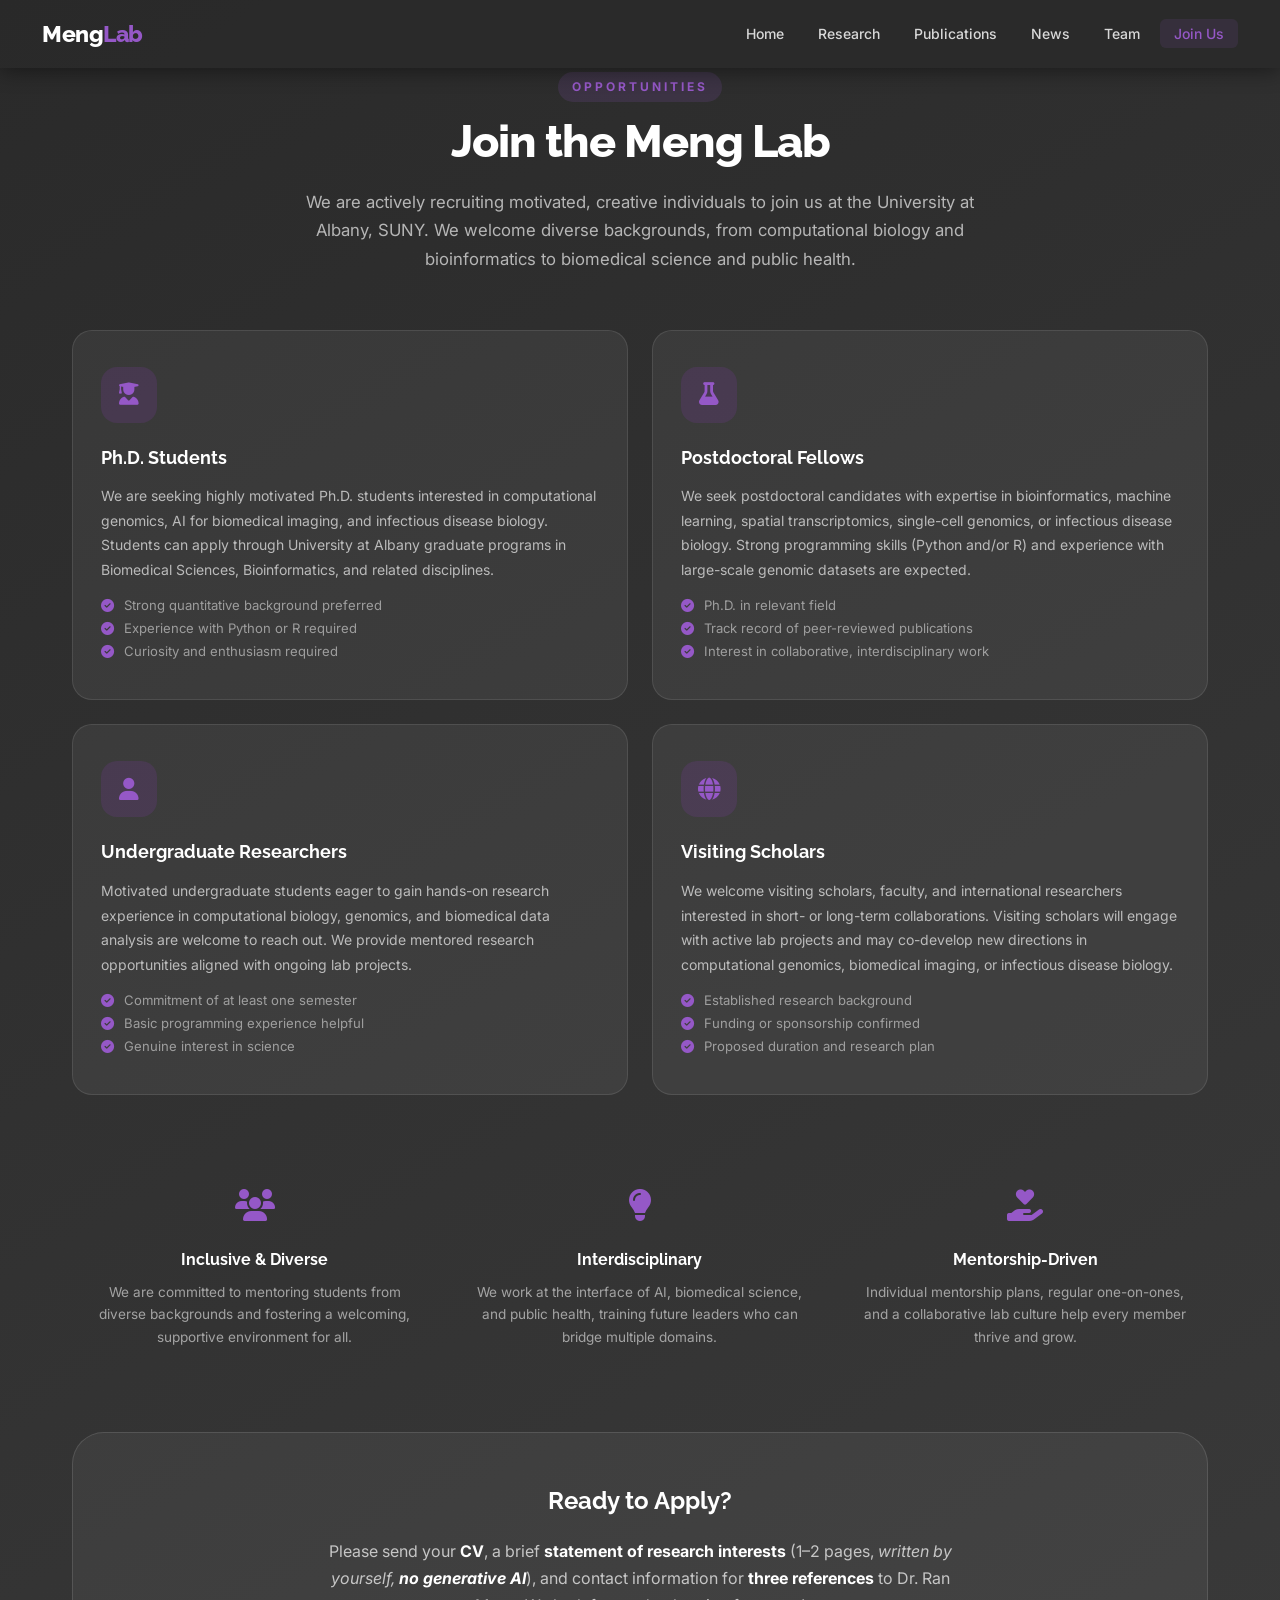
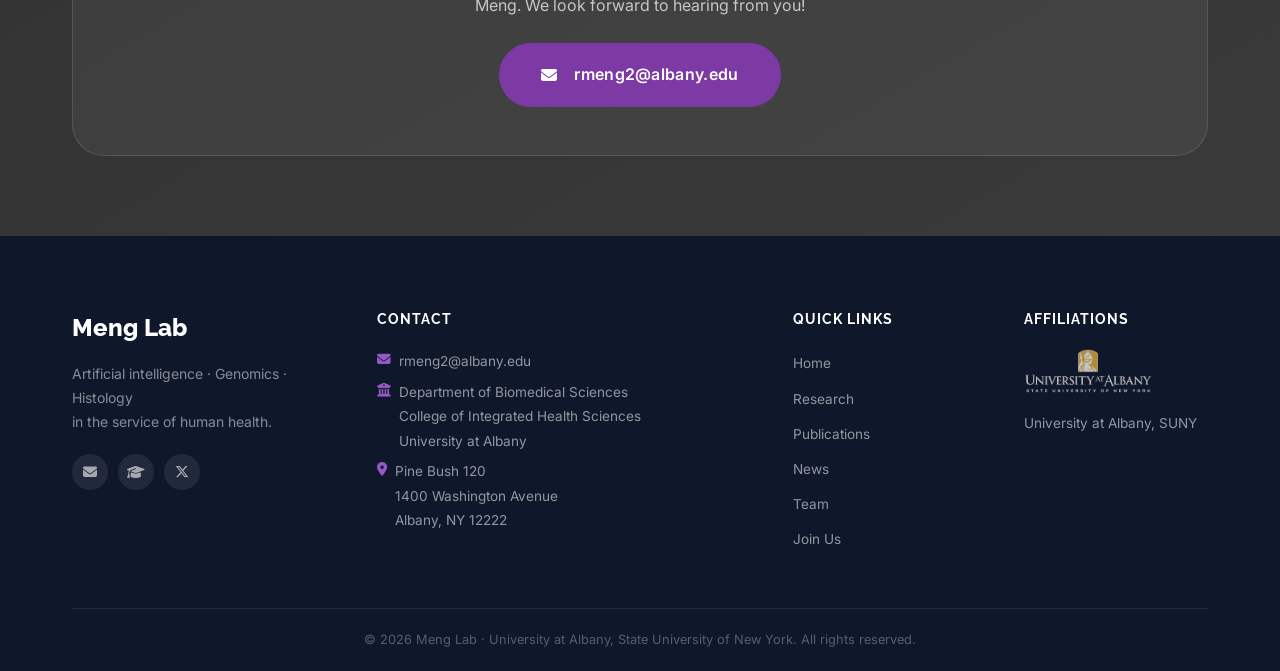
==== commit c26d2dd8: "Restructure footer: separate affiliation from address" ====
--- a/join.html
+++ b/join.html
@@ -149,8 +149,8 @@
                 <div class="footer-col">
                     <h4>Contact</h4>
                     <p><i class="fas fa-envelope"></i> <a href="mailto:rmeng2@albany.edu">rmeng2@albany.edu</a></p>
-                    <p><i class="fas fa-university"></i> Department of Biomedical Sciences</p>
-                    <p><i class="fas fa-map-marker-alt"></i> College of Integrated Health Sciences<br>University at Albany<br>Pine Bush 120<br>1400 Washington Avenue<br>Albany, NY 12222</p>
+                    <p><i class="fas fa-university"></i> Department of Biomedical Sciences<br>College of Integrated Health Sciences<br>University at Albany</p>
+                    <p><i class="fas fa-map-marker-alt"></i> Pine Bush 120<br>1400 Washington Avenue<br>Albany, NY 12222</p>
                 </div>
                 <div class="footer-col">
                     <h4>Quick Links</h4>
--- a/css/style.css
+++ b/css/style.css
@@ -867,9 +867,9 @@
 .badge-pnas,
 .badge-science,
 .badge-nature,
+.badge-natcomm,
 .badge-cell    { background: var(--teal); }
 /* Other journals → dark gray */
-.badge-natcomm,
 .badge-plos,
 .badge-bioprot { background: var(--gray-700); }
 .badge-review  { background: var(--gray-400); }
